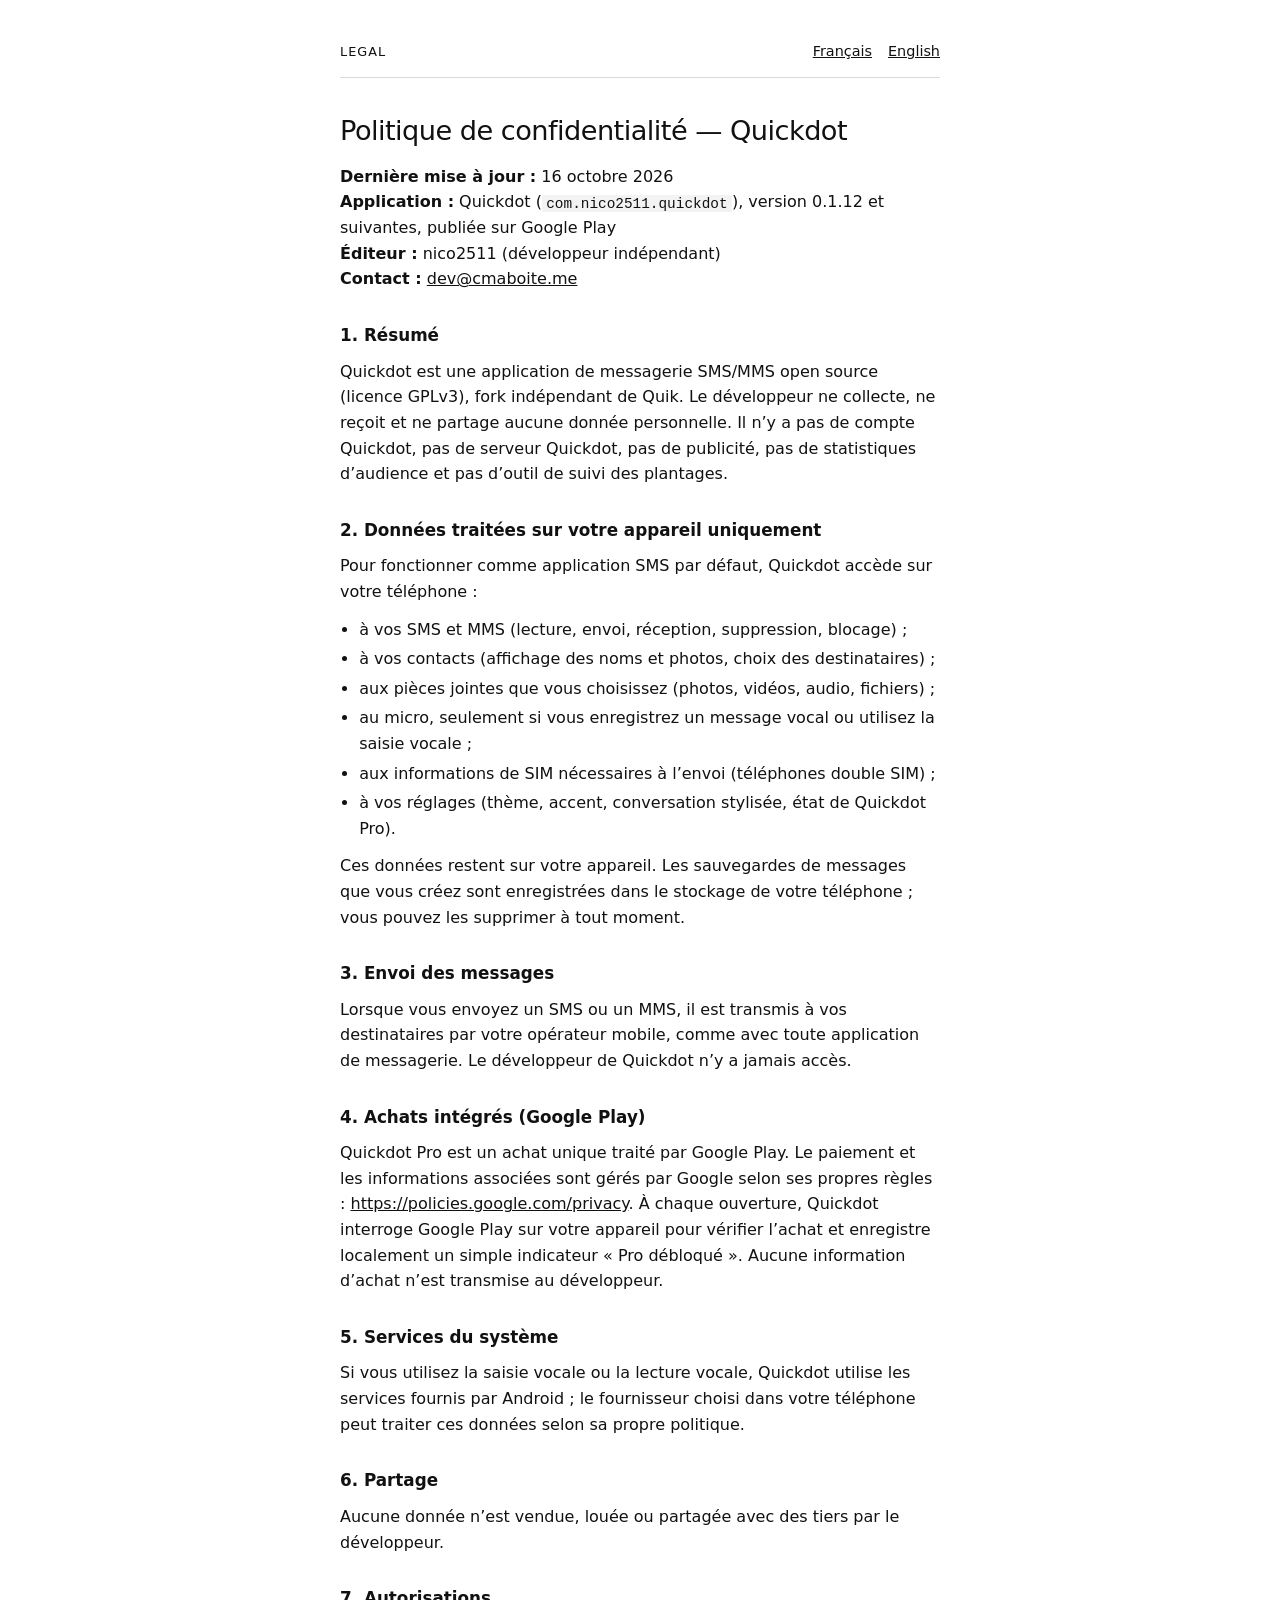
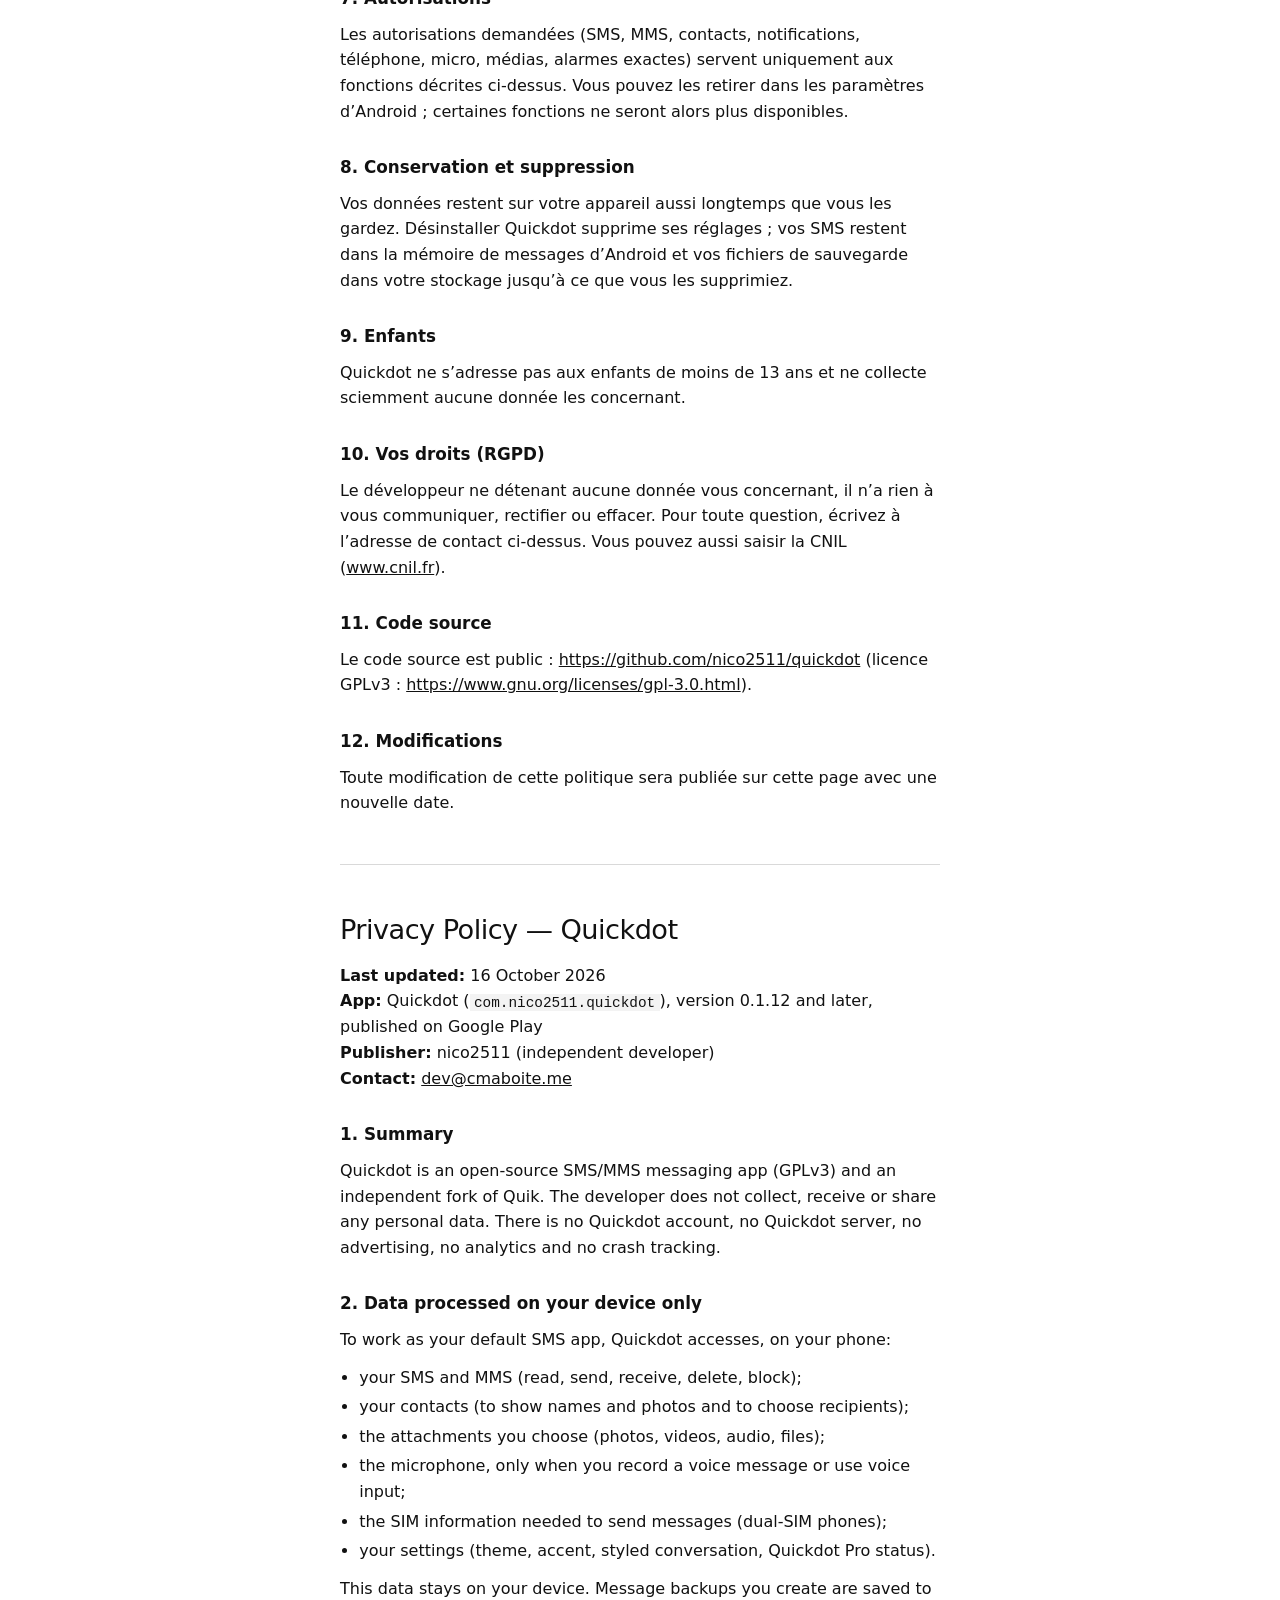
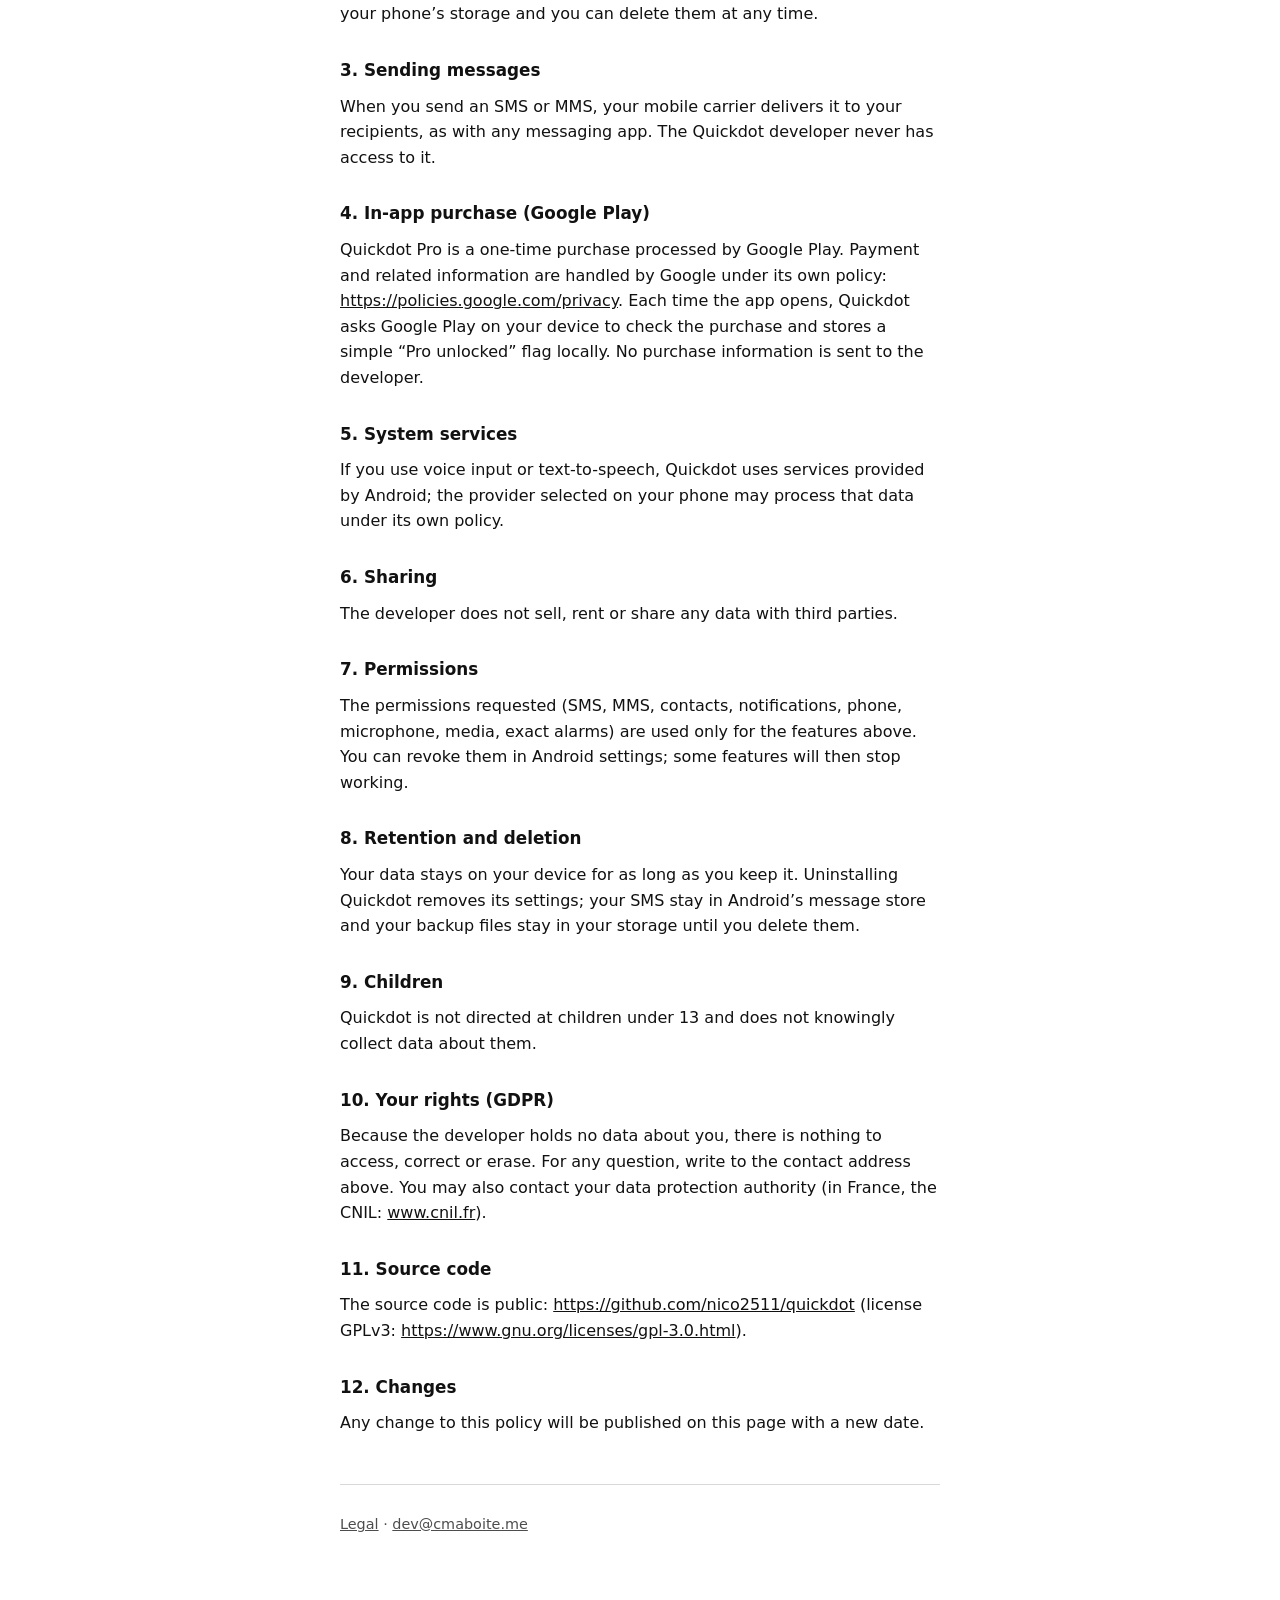
==== quickdot/index.html @ 4043d6e4 "Add static privacy pages for Quickdot and Aura. Host a bilingual Quickdot policy and the published A" ====
<!DOCTYPE html>
<html lang="fr">
<head>
  <meta charset="utf-8">
  <meta name="viewport" content="width=device-width, initial-scale=1">
  <title>Politique de confidentialité — Quickdot</title>
  <meta name="description" content="Politique de confidentialité de Quickdot (com.nico2511.quickdot). Privacy policy, French and English.">
  <link rel="stylesheet" href="../style.css">
</head>
<body>
  <div class="wrap">
    <header class="site">
      <p class="kicker"><a href="../">Legal</a></p>
      <nav class="lang" aria-label="Language">
        <a href="#fr">Français</a>
        <a href="#en">English</a>
      </nav>
    </header>

    <article id="fr" lang="fr">
      <h1>Politique de confidentialité — Quickdot</h1>
      <p>
        <strong>Dernière mise à jour :</strong> 16 octobre 2026<br>
        <strong>Application :</strong> Quickdot (<code>com.nico2511.quickdot</code>), version 0.1.12 et suivantes, publiée sur Google Play<br>
        <strong>Éditeur :</strong> nico2511 (développeur indépendant)<br>
        <strong>Contact :</strong> <a href="mailto:dev@cmaboite.me">dev@cmaboite.me</a>
      </p>

      <h2>1. Résumé</h2>
      <p>Quickdot est une application de messagerie SMS/MMS open source (licence GPLv3), fork indépendant de Quik. Le développeur ne collecte, ne reçoit et ne partage aucune donnée personnelle. Il n’y a pas de compte Quickdot, pas de serveur Quickdot, pas de publicité, pas de statistiques d’audience et pas d’outil de suivi des plantages.</p>

      <h2>2. Données traitées sur votre appareil uniquement</h2>
      <p>Pour fonctionner comme application SMS par défaut, Quickdot accède sur votre téléphone :</p>
      <ul>
        <li>à vos SMS et MMS (lecture, envoi, réception, suppression, blocage) ;</li>
        <li>à vos contacts (affichage des noms et photos, choix des destinataires) ;</li>
        <li>aux pièces jointes que vous choisissez (photos, vidéos, audio, fichiers) ;</li>
        <li>au micro, seulement si vous enregistrez un message vocal ou utilisez la saisie vocale ;</li>
        <li>aux informations de SIM nécessaires à l’envoi (téléphones double SIM) ;</li>
        <li>à vos réglages (thème, accent, conversation stylisée, état de Quickdot Pro).</li>
      </ul>
      <p>Ces données restent sur votre appareil. Les sauvegardes de messages que vous créez sont enregistrées dans le stockage de votre téléphone ; vous pouvez les supprimer à tout moment.</p>

      <h2>3. Envoi des messages</h2>
      <p>Lorsque vous envoyez un SMS ou un MMS, il est transmis à vos destinataires par votre opérateur mobile, comme avec toute application de messagerie. Le développeur de Quickdot n’y a jamais accès.</p>

      <h2>4. Achats intégrés (Google Play)</h2>
      <p>Quickdot Pro est un achat unique traité par Google Play. Le paiement et les informations associées sont gérés par Google selon ses propres règles : <a href="https://policies.google.com/privacy">https://policies.google.com/privacy</a>. À chaque ouverture, Quickdot interroge Google Play sur votre appareil pour vérifier l’achat et enregistre localement un simple indicateur « Pro débloqué ». Aucune information d’achat n’est transmise au développeur.</p>

      <h2>5. Services du système</h2>
      <p>Si vous utilisez la saisie vocale ou la lecture vocale, Quickdot utilise les services fournis par Android ; le fournisseur choisi dans votre téléphone peut traiter ces données selon sa propre politique.</p>

      <h2>6. Partage</h2>
      <p>Aucune donnée n’est vendue, louée ou partagée avec des tiers par le développeur.</p>

      <h2>7. Autorisations</h2>
      <p>Les autorisations demandées (SMS, MMS, contacts, notifications, téléphone, micro, médias, alarmes exactes) servent uniquement aux fonctions décrites ci-dessus. Vous pouvez les retirer dans les paramètres d’Android ; certaines fonctions ne seront alors plus disponibles.</p>

      <h2>8. Conservation et suppression</h2>
      <p>Vos données restent sur votre appareil aussi longtemps que vous les gardez. Désinstaller Quickdot supprime ses réglages ; vos SMS restent dans la mémoire de messages d’Android et vos fichiers de sauvegarde dans votre stockage jusqu’à ce que vous les supprimiez.</p>

      <h2>9. Enfants</h2>
      <p>Quickdot ne s’adresse pas aux enfants de moins de 13 ans et ne collecte sciemment aucune donnée les concernant.</p>

      <h2>10. Vos droits (RGPD)</h2>
      <p>Le développeur ne détenant aucune donnée vous concernant, il n’a rien à vous communiquer, rectifier ou effacer. Pour toute question, écrivez à l’adresse de contact ci-dessus. Vous pouvez aussi saisir la CNIL (<a href="https://www.cnil.fr">www.cnil.fr</a>).</p>

      <h2>11. Code source</h2>
      <p>Le code source est public : <a href="https://github.com/nico2511/quickdot">https://github.com/nico2511/quickdot</a> (licence GPLv3 : <a href="https://www.gnu.org/licenses/gpl-3.0.html">https://www.gnu.org/licenses/gpl-3.0.html</a>).</p>

      <h2>12. Modifications</h2>
      <p>Toute modification de cette politique sera publiée sur cette page avec une nouvelle date.</p>
    </article>

    <hr>

    <article id="en" lang="en">
      <h1>Privacy Policy — Quickdot</h1>
      <p>
        <strong>Last updated:</strong> 16 October 2026<br>
        <strong>App:</strong> Quickdot (<code>com.nico2511.quickdot</code>), version 0.1.12 and later, published on Google Play<br>
        <strong>Publisher:</strong> nico2511 (independent developer)<br>
        <strong>Contact:</strong> <a href="mailto:dev@cmaboite.me">dev@cmaboite.me</a>
      </p>

      <h2>1. Summary</h2>
      <p>Quickdot is an open-source SMS/MMS messaging app (GPLv3) and an independent fork of Quik. The developer does not collect, receive or share any personal data. There is no Quickdot account, no Quickdot server, no advertising, no analytics and no crash tracking.</p>

      <h2>2. Data processed on your device only</h2>
      <p>To work as your default SMS app, Quickdot accesses, on your phone:</p>
      <ul>
        <li>your SMS and MMS (read, send, receive, delete, block);</li>
        <li>your contacts (to show names and photos and to choose recipients);</li>
        <li>the attachments you choose (photos, videos, audio, files);</li>
        <li>the microphone, only when you record a voice message or use voice input;</li>
        <li>the SIM information needed to send messages (dual-SIM phones);</li>
        <li>your settings (theme, accent, styled conversation, Quickdot Pro status).</li>
      </ul>
      <p>This data stays on your device. Message backups you create are saved to your phone’s storage and you can delete them at any time.</p>

      <h2>3. Sending messages</h2>
      <p>When you send an SMS or MMS, your mobile carrier delivers it to your recipients, as with any messaging app. The Quickdot developer never has access to it.</p>

      <h2>4. In-app purchase (Google Play)</h2>
      <p>Quickdot Pro is a one-time purchase processed by Google Play. Payment and related information are handled by Google under its own policy: <a href="https://policies.google.com/privacy">https://policies.google.com/privacy</a>. Each time the app opens, Quickdot asks Google Play on your device to check the purchase and stores a simple “Pro unlocked” flag locally. No purchase information is sent to the developer.</p>

      <h2>5. System services</h2>
      <p>If you use voice input or text-to-speech, Quickdot uses services provided by Android; the provider selected on your phone may process that data under its own policy.</p>

      <h2>6. Sharing</h2>
      <p>The developer does not sell, rent or share any data with third parties.</p>

      <h2>7. Permissions</h2>
      <p>The permissions requested (SMS, MMS, contacts, notifications, phone, microphone, media, exact alarms) are used only for the features above. You can revoke them in Android settings; some features will then stop working.</p>

      <h2>8. Retention and deletion</h2>
      <p>Your data stays on your device for as long as you keep it. Uninstalling Quickdot removes its settings; your SMS stay in Android’s message store and your backup files stay in your storage until you delete them.</p>

      <h2>9. Children</h2>
      <p>Quickdot is not directed at children under 13 and does not knowingly collect data about them.</p>

      <h2>10. Your rights (GDPR)</h2>
      <p>Because the developer holds no data about you, there is nothing to access, correct or erase. For any question, write to the contact address above. You may also contact your data protection authority (in France, the CNIL: <a href="https://www.cnil.fr">www.cnil.fr</a>).</p>

      <h2>11. Source code</h2>
      <p>The source code is public: <a href="https://github.com/nico2511/quickdot">https://github.com/nico2511/quickdot</a> (license GPLv3: <a href="https://www.gnu.org/licenses/gpl-3.0.html">https://www.gnu.org/licenses/gpl-3.0.html</a>).</p>

      <h2>12. Changes</h2>
      <p>Any change to this policy will be published on this page with a new date.</p>
    </article>

    <footer>
      <p><a href="../">Legal</a> · <a href="mailto:dev@cmaboite.me">dev@cmaboite.me</a></p>
    </footer>
  </div>
</body>
</html>
---- style.css ----
/* Static legal pages. System fonts only. No scripts, no external assets. */

:root {
  color-scheme: light dark;
  --bg: #fff;
  --fg: #111;
  --muted: #4d4d4d;
  --line: #d9d9d9;
  --code: #f3f3f3;
}

@media (prefers-color-scheme: dark) {
  :root {
    --bg: #111;
    --fg: #f3f3f3;
    --muted: #b3b3b3;
    --line: #2e2e2e;
    --code: #1c1c1c;
  }
}

* {
  box-sizing: border-box;
}

html {
  font-size: 100%;
}

body {
  margin: 0;
  background: var(--bg);
  color: var(--fg);
  font-family: ui-sans-serif, system-ui, -apple-system, "Segoe UI", Helvetica, Arial, sans-serif;
  line-height: 1.6;
  text-rendering: optimizeLegibility;
}

.wrap {
  max-width: 40rem;
  margin: 0 auto;
  padding: 2.5rem 1.25rem 4rem;
}

a {
  color: inherit;
}

a:focus-visible {
  outline: 2px solid var(--fg);
  outline-offset: 2px;
}

.site {
  display: flex;
  justify-content: space-between;
  align-items: baseline;
  gap: 1rem;
  margin-bottom: 2.25rem;
  padding-bottom: 0.85rem;
  border-bottom: 1px solid var(--line);
}

.kicker {
  margin: 0;
  font-size: 0.8rem;
  letter-spacing: 0.08em;
  text-transform: uppercase;
}

.kicker a {
  text-decoration: none;
}

.kicker a:hover {
  text-decoration: underline;
}

.lang {
  display: flex;
  gap: 1rem;
  font-size: 0.9rem;
}

h1 {
  margin: 0 0 1rem;
  font-size: 1.7rem;
  font-weight: 500;
  letter-spacing: -0.02em;
  line-height: 1.25;
}

h2 {
  margin: 2rem 0 0.6rem;
  font-size: 1.05rem;
  font-weight: 600;
  line-height: 1.35;
}

p,
ul,
table {
  margin: 0.75rem 0;
}

ul {
  padding-left: 1.2rem;
}

li + li {
  margin-top: 0.25rem;
}

.lead {
  color: var(--muted);
  max-width: 36rem;
}

code {
  font-family: ui-monospace, "SFMono-Regular", Menlo, Consolas, monospace;
  font-size: 0.9em;
  background: var(--code);
  padding: 0.05em 0.3em;
}

.table-scroll {
  overflow-x: auto;
  margin: 1rem 0;
}

table {
  width: 100%;
  border-collapse: collapse;
  font-size: 0.92rem;
}

th,
td {
  border-bottom: 1px solid var(--line);
  text-align: left;
  vertical-align: top;
  padding: 0.55rem 0.75rem 0.55rem 0;
}

th {
  font-size: 0.78rem;
  letter-spacing: 0.04em;
  text-transform: uppercase;
  font-weight: 600;
}

hr {
  border: 0;
  border-top: 1px solid var(--line);
  margin: 3rem 0;
}

.apps {
  list-style: none;
  padding: 0;
  margin: 2rem 0 0;
}

.apps li {
  border-top: 1px solid var(--line);
}

.apps a {
  display: block;
  padding: 1.05rem 0;
  text-decoration: none;
}

.apps a:hover strong,
.apps a:focus-visible strong {
  text-decoration: underline;
}

.apps strong {
  display: block;
  font-size: 1.15rem;
  font-weight: 600;
}

.pkg,
.desc {
  display: block;
}

.pkg {
  margin-top: 0.15rem;
  font-family: ui-monospace, "SFMono-Regular", Menlo, Consolas, monospace;
  font-size: 0.82rem;
  color: var(--muted);
}

.desc {
  margin-top: 0.2rem;
  color: var(--muted);
}

footer {
  margin-top: 3rem;
  padding-top: 1rem;
  border-top: 1px solid var(--line);
  color: var(--muted);
  font-size: 0.9rem;
}
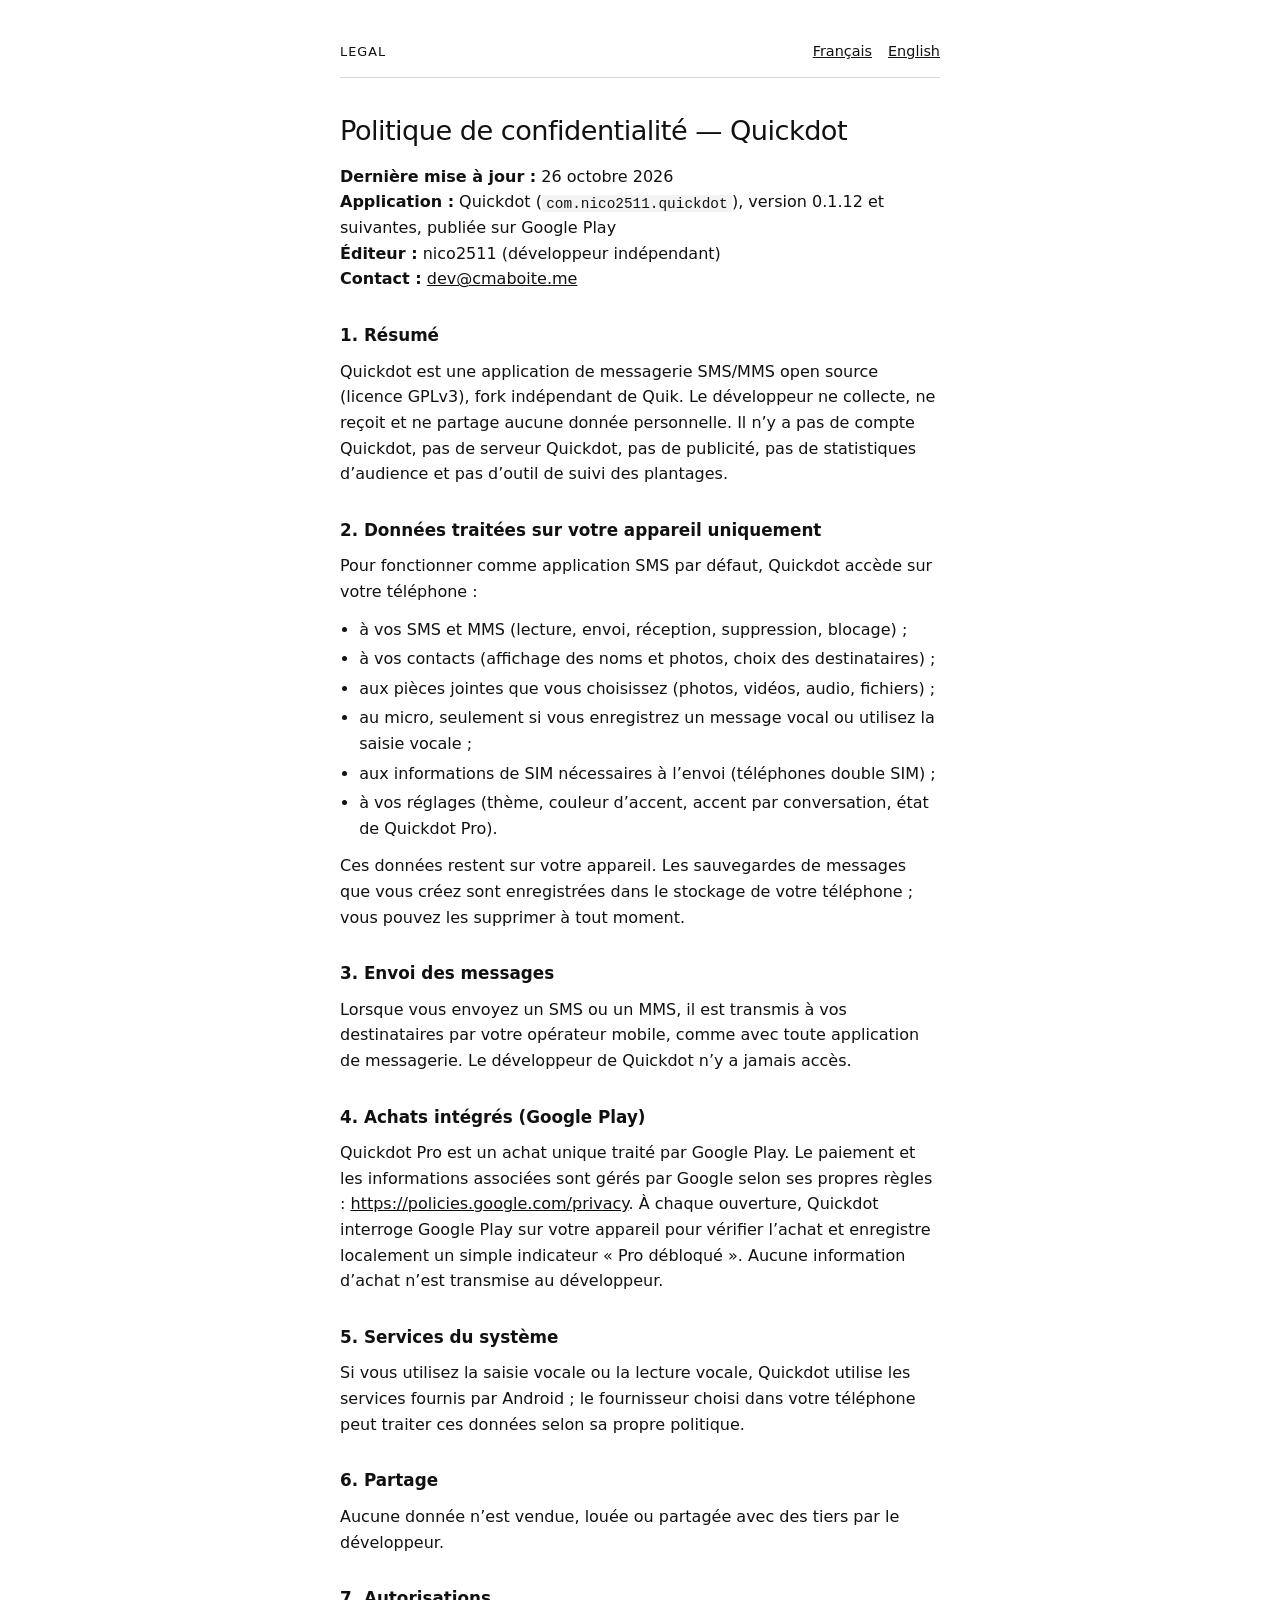
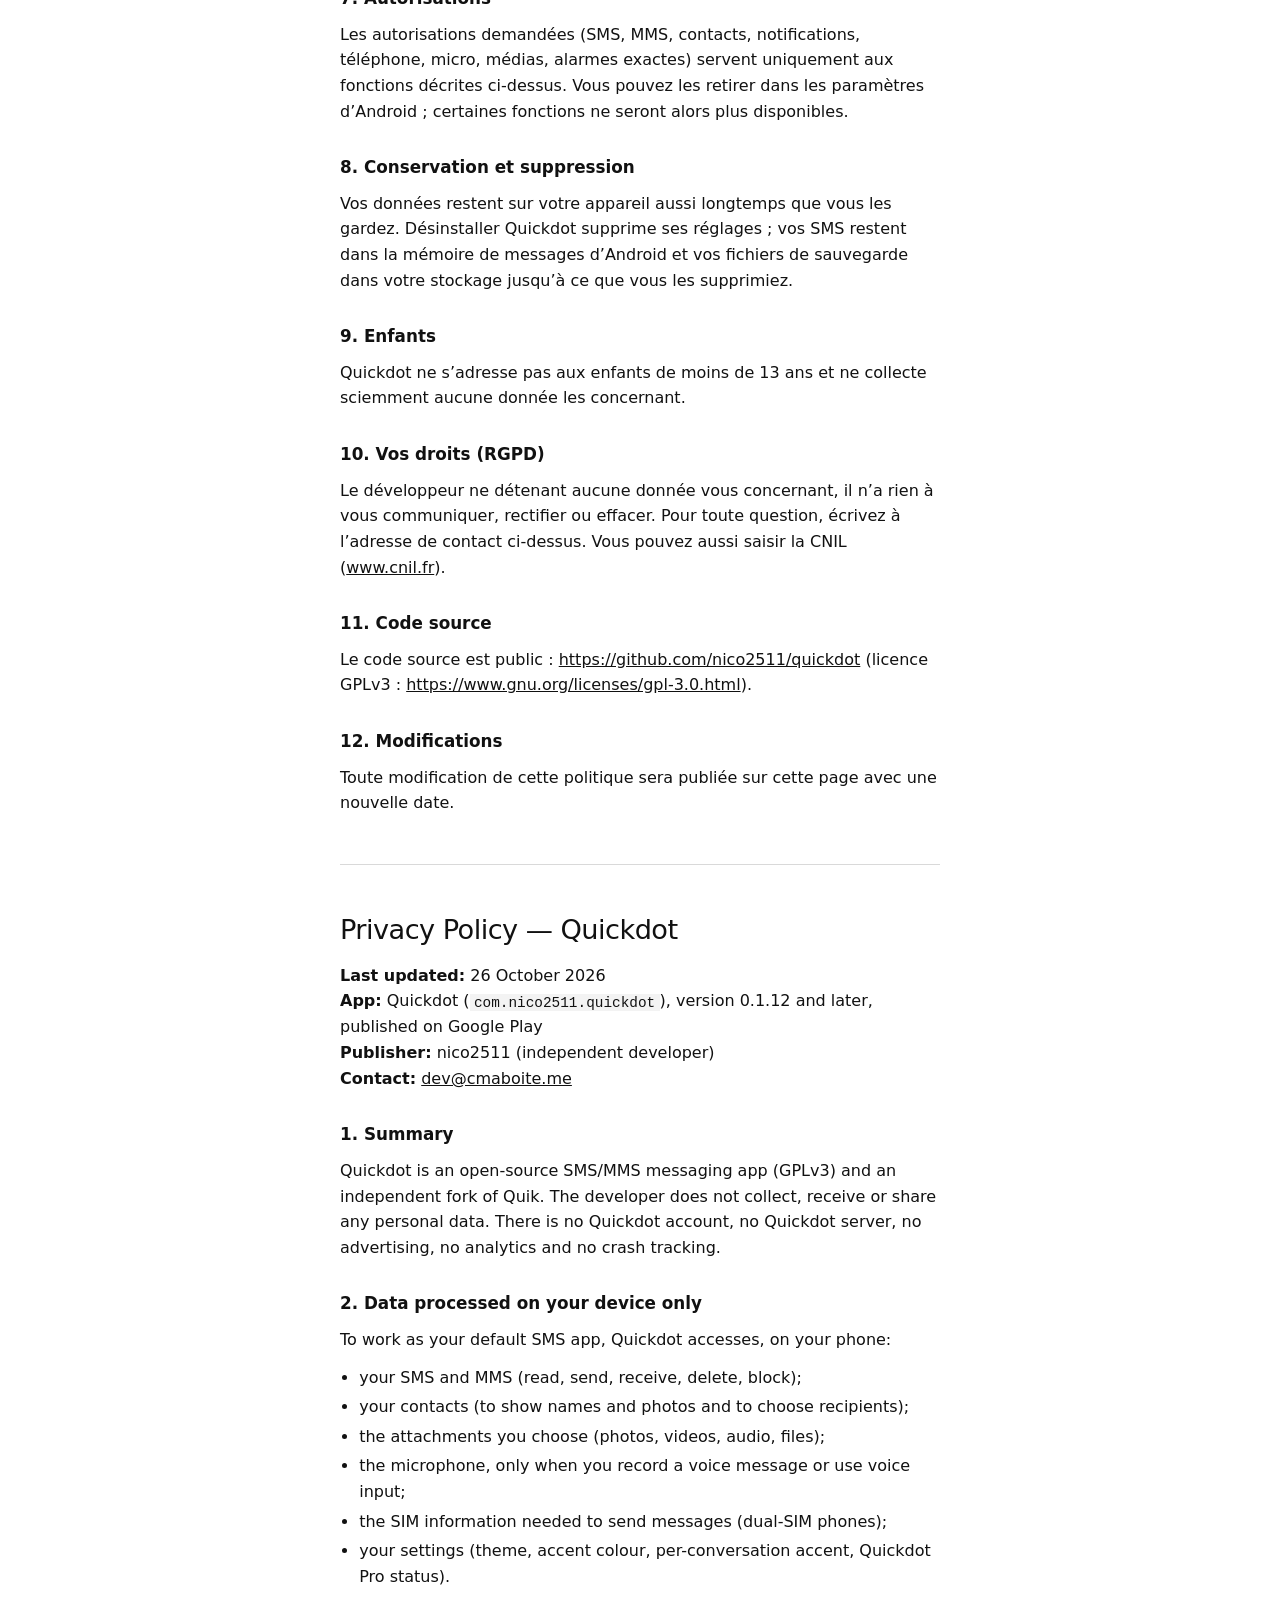
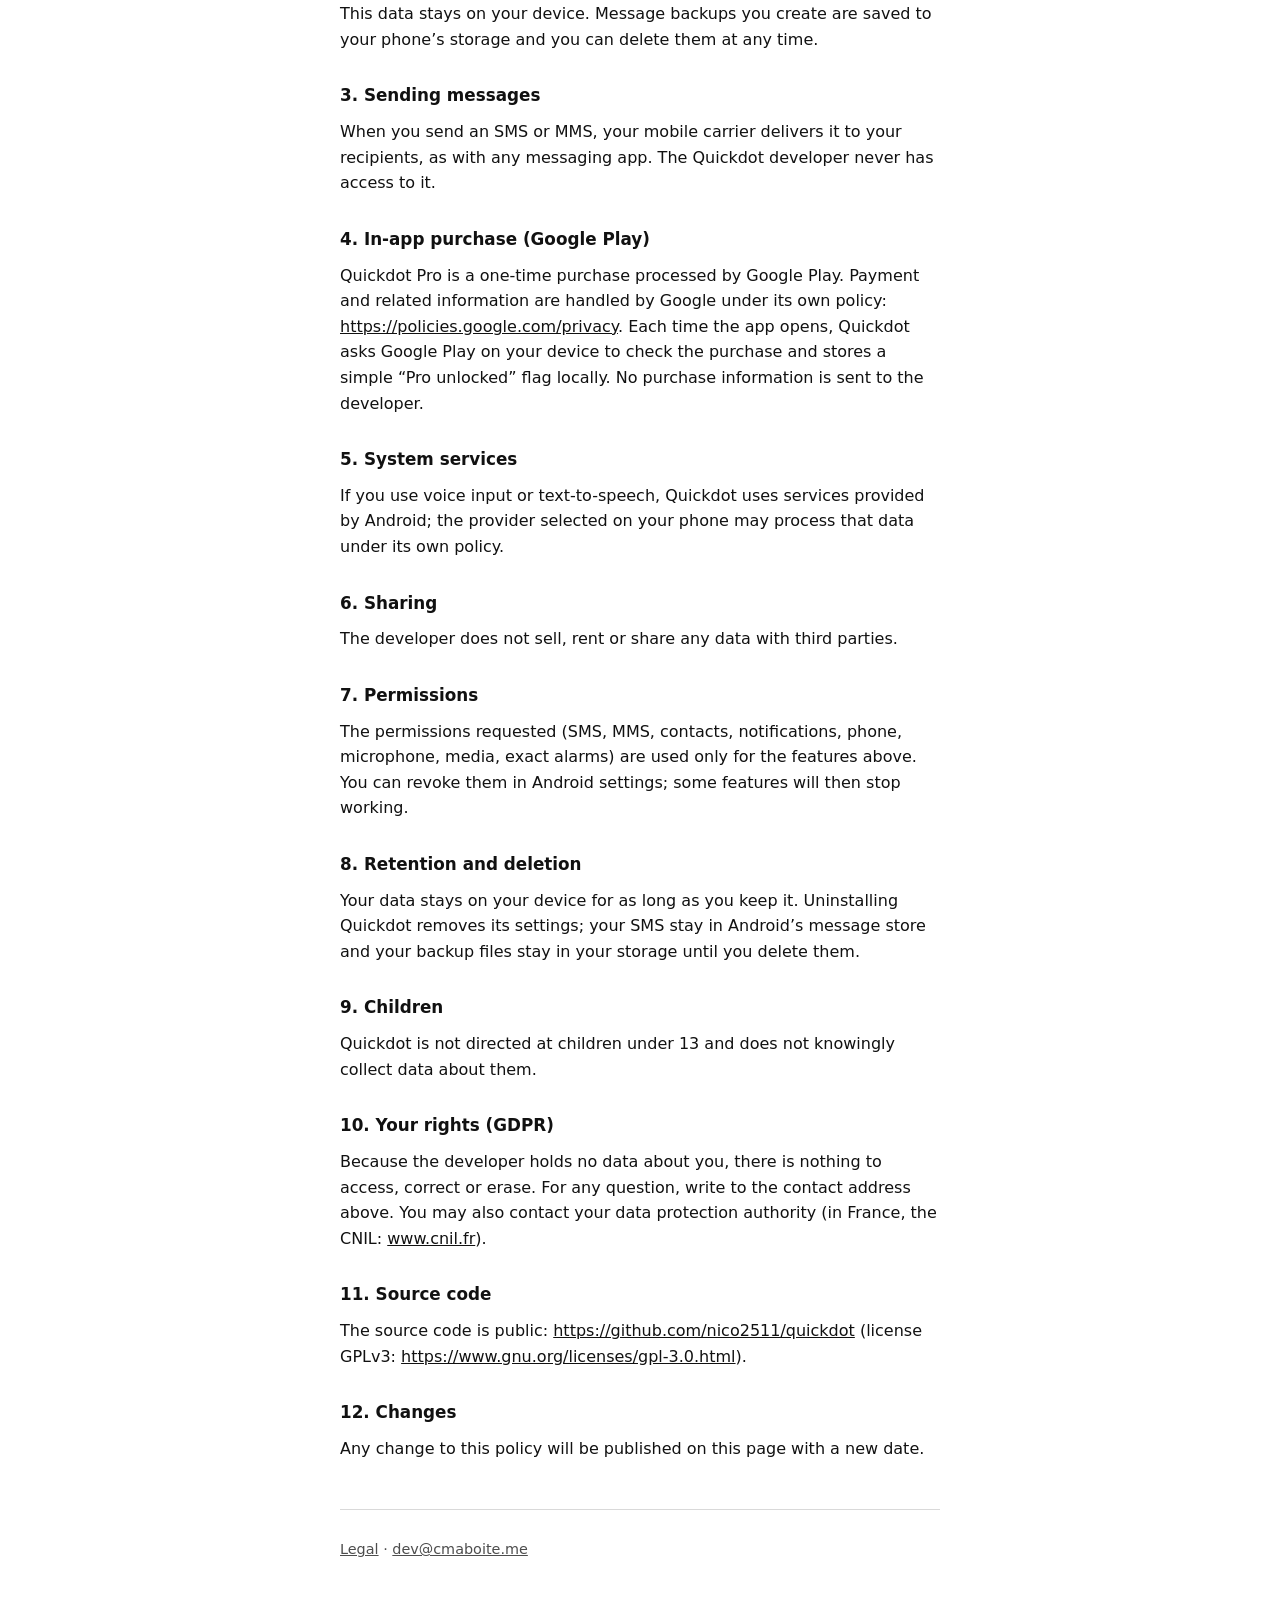
==== commit 07c86ecd: "Quickdot : politique de confidentialité alignée sur l'app (accent par conversation)" ====
--- a/quickdot/index.html
+++ b/quickdot/index.html
@@ -20,7 +20,7 @@
     <article id="fr" lang="fr">
       <h1>Politique de confidentialité — Quickdot</h1>
       <p>
-        <strong>Dernière mise à jour :</strong> 16 octobre 2026<br>
+        <strong>Dernière mise à jour :</strong> 26 octobre 2026<br>
         <strong>Application :</strong> Quickdot (<code>com.nico2511.quickdot</code>), version 0.1.12 et suivantes, publiée sur Google Play<br>
         <strong>Éditeur :</strong> nico2511 (développeur indépendant)<br>
         <strong>Contact :</strong> <a href="mailto:dev@cmaboite.me">dev@cmaboite.me</a>
@@ -37,7 +37,7 @@
         <li>aux pièces jointes que vous choisissez (photos, vidéos, audio, fichiers) ;</li>
         <li>au micro, seulement si vous enregistrez un message vocal ou utilisez la saisie vocale ;</li>
         <li>aux informations de SIM nécessaires à l’envoi (téléphones double SIM) ;</li>
-        <li>à vos réglages (thème, accent, conversation stylisée, état de Quickdot Pro).</li>
+        <li>à vos réglages (thème, couleur d’accent, accent par conversation, état de Quickdot Pro).</li>
       </ul>
       <p>Ces données restent sur votre appareil. Les sauvegardes de messages que vous créez sont enregistrées dans le stockage de votre téléphone ; vous pouvez les supprimer à tout moment.</p>
 
@@ -77,7 +77,7 @@
     <article id="en" lang="en">
       <h1>Privacy Policy — Quickdot</h1>
       <p>
-        <strong>Last updated:</strong> 16 October 2026<br>
+        <strong>Last updated:</strong> 26 October 2026<br>
         <strong>App:</strong> Quickdot (<code>com.nico2511.quickdot</code>), version 0.1.12 and later, published on Google Play<br>
         <strong>Publisher:</strong> nico2511 (independent developer)<br>
         <strong>Contact:</strong> <a href="mailto:dev@cmaboite.me">dev@cmaboite.me</a>
@@ -94,7 +94,7 @@
         <li>the attachments you choose (photos, videos, audio, files);</li>
         <li>the microphone, only when you record a voice message or use voice input;</li>
         <li>the SIM information needed to send messages (dual-SIM phones);</li>
-        <li>your settings (theme, accent, styled conversation, Quickdot Pro status).</li>
+        <li>your settings (theme, accent colour, per-conversation accent, Quickdot Pro status).</li>
       </ul>
       <p>This data stays on your device. Message backups you create are saved to your phone’s storage and you can delete them at any time.</p>
 
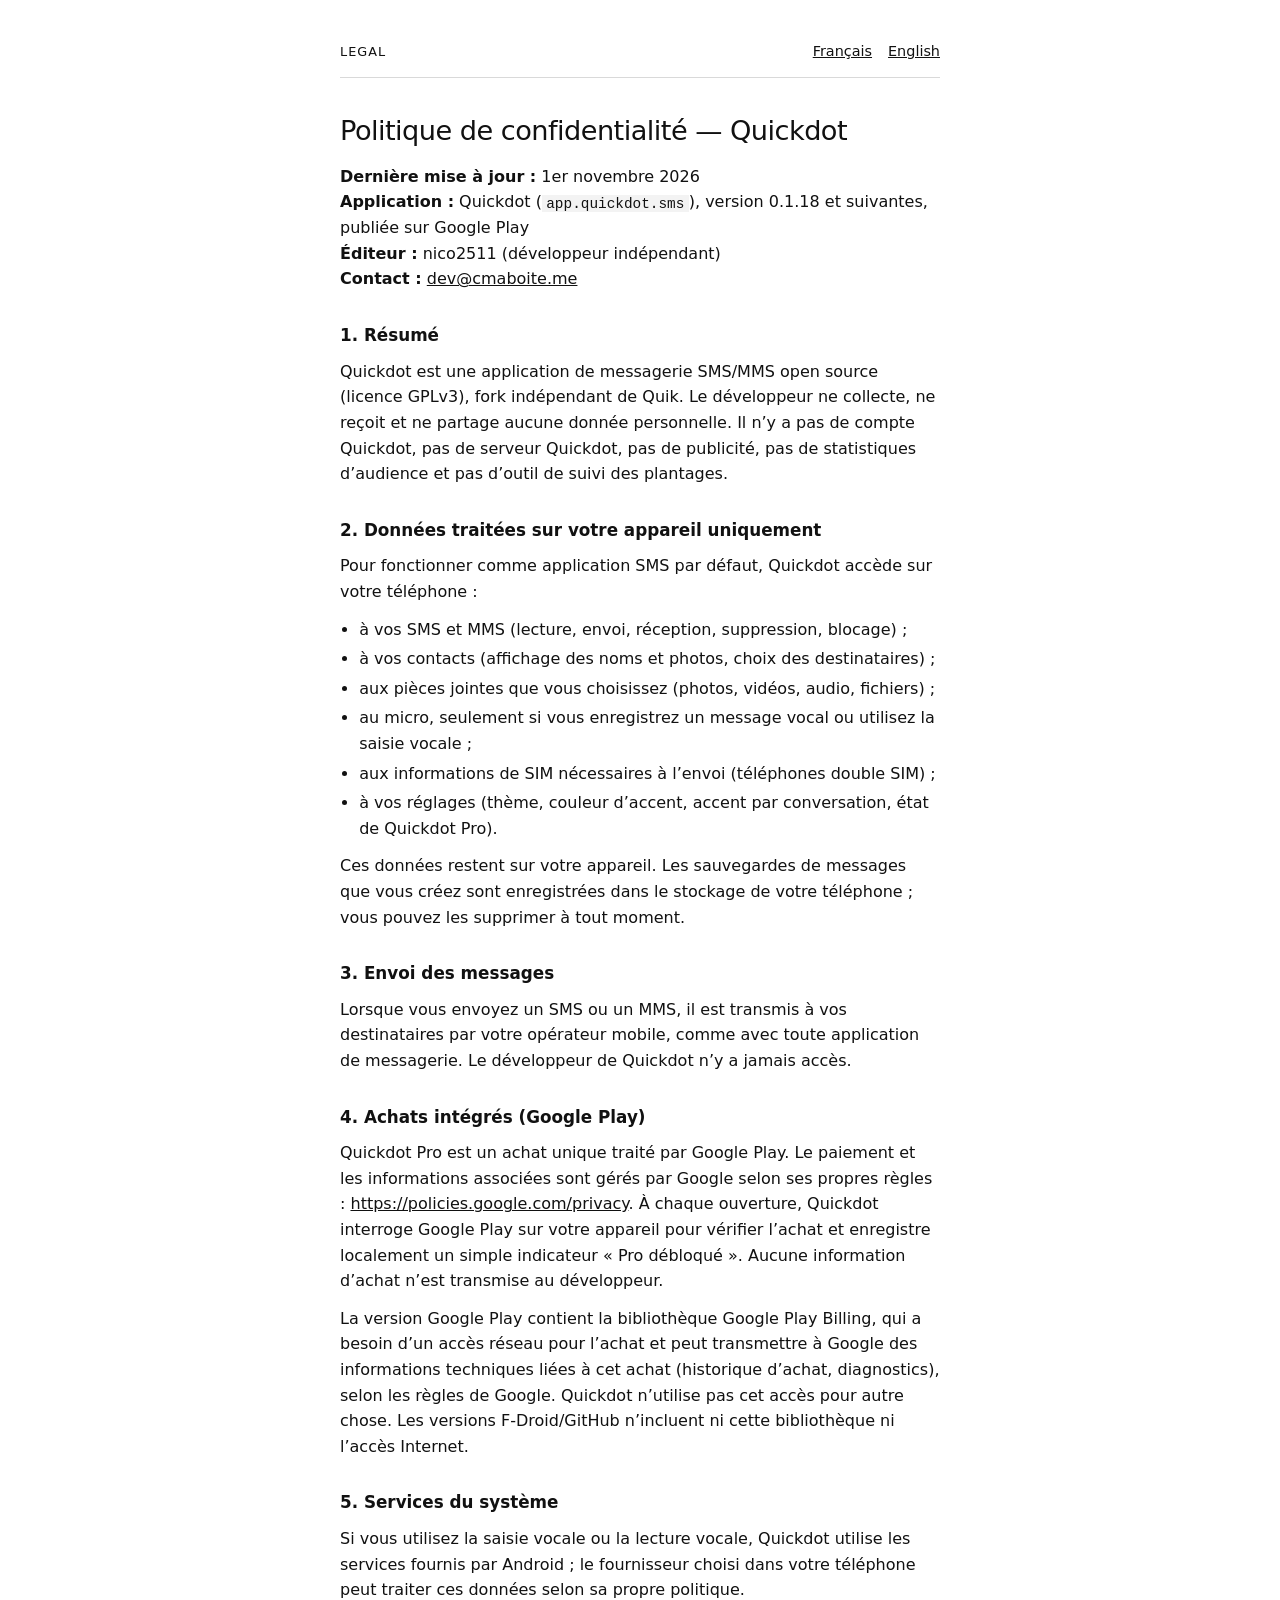
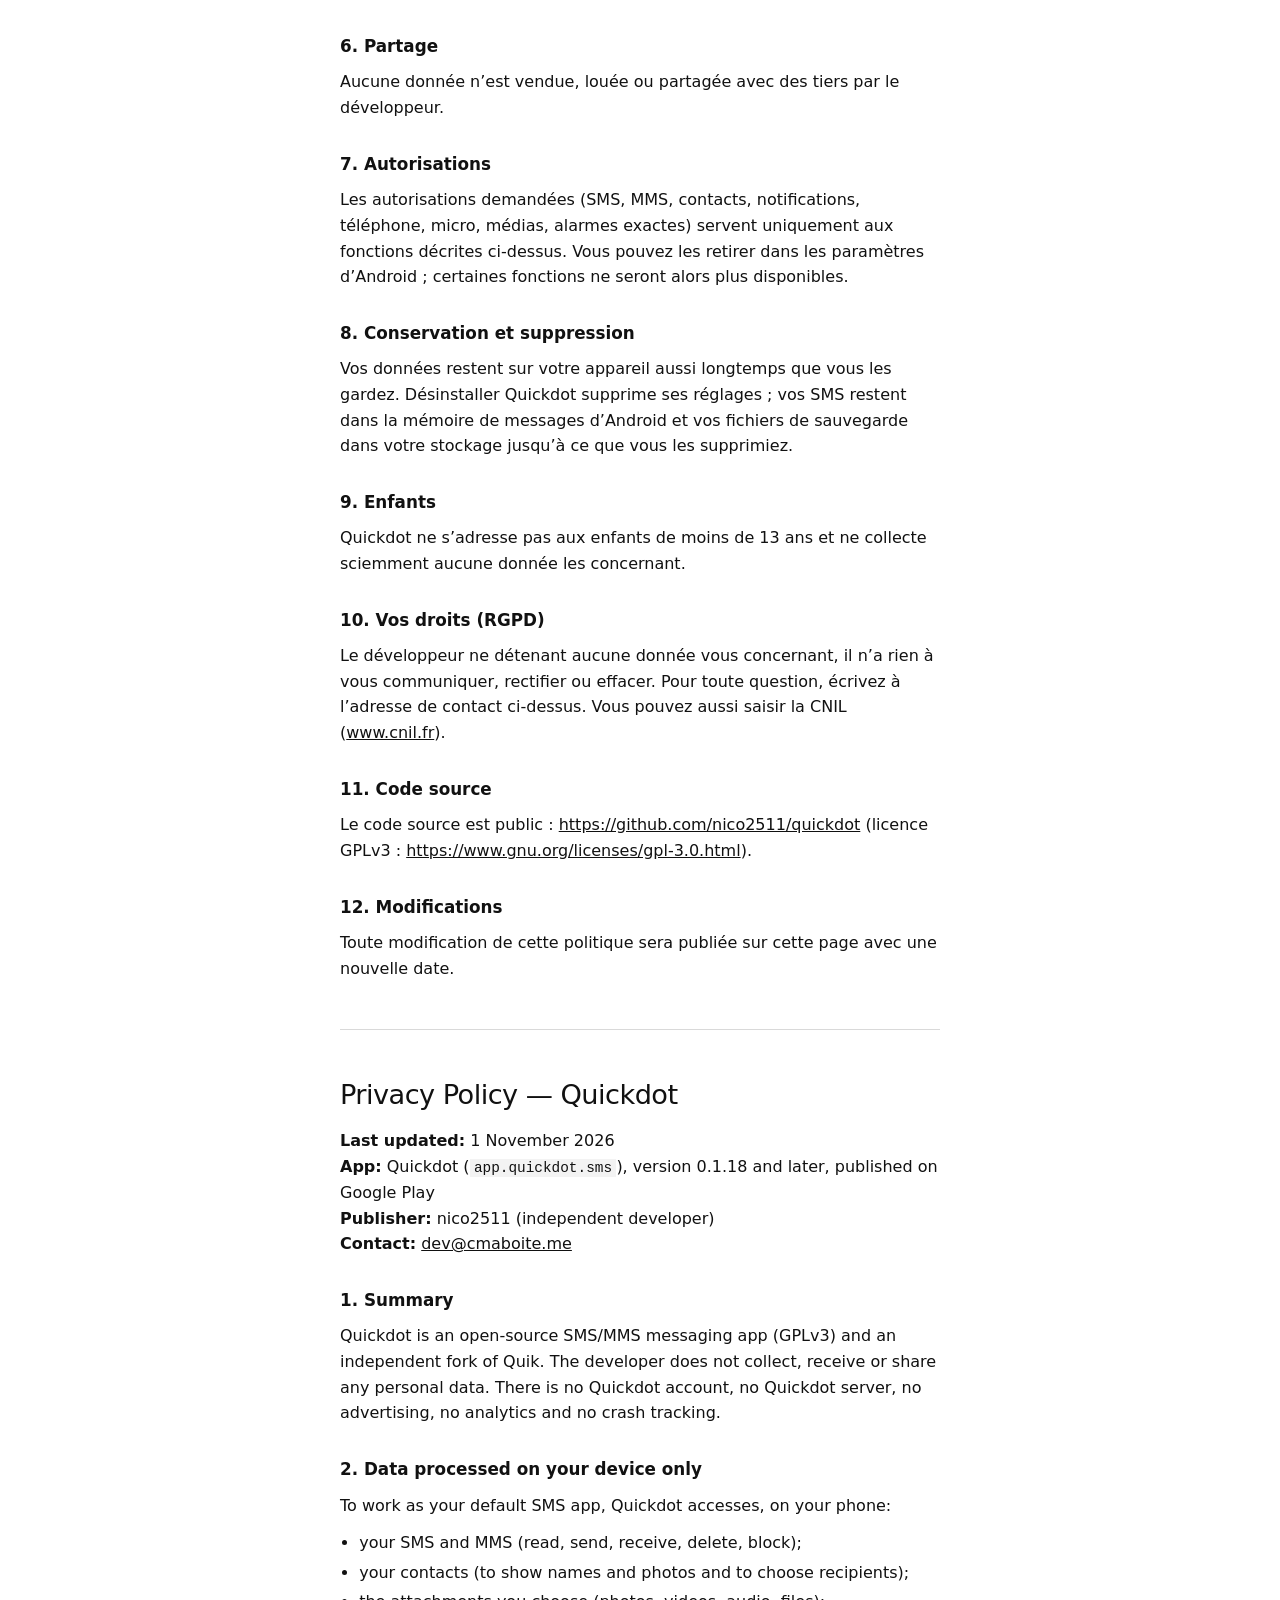
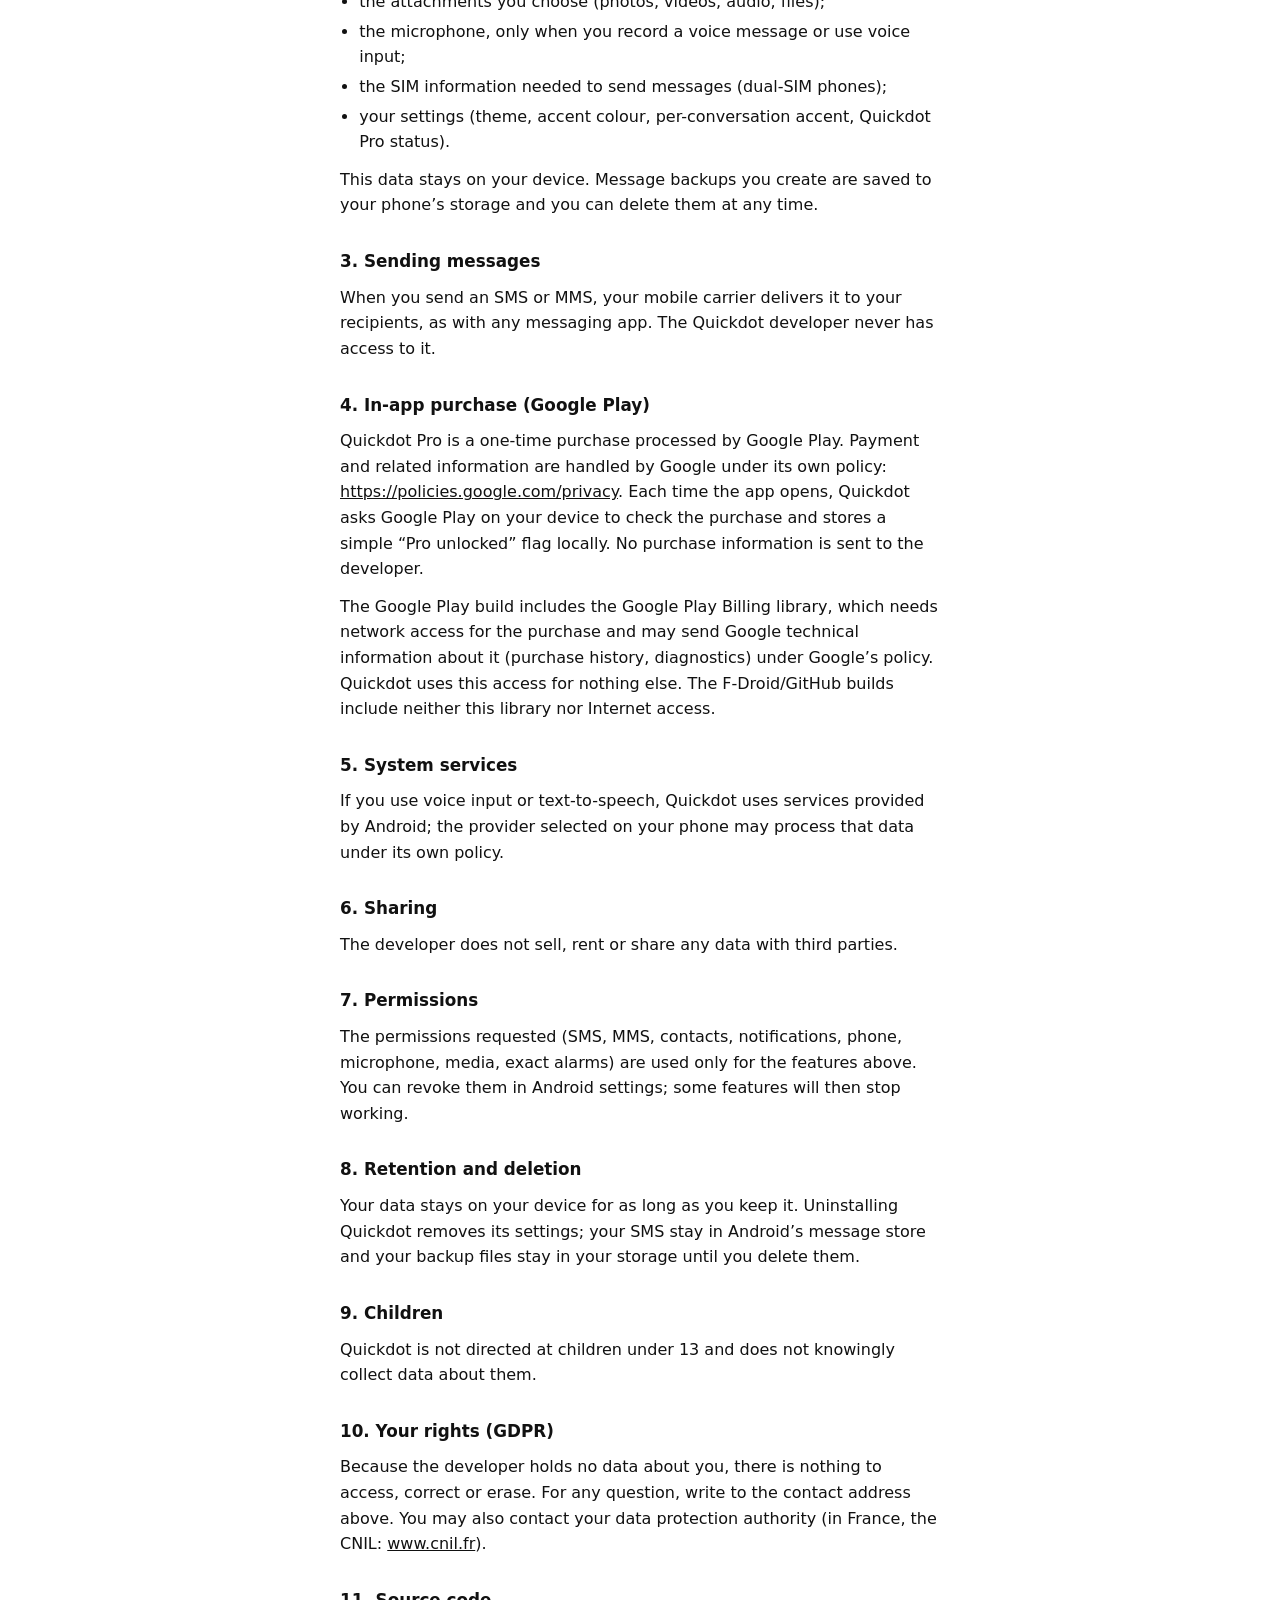
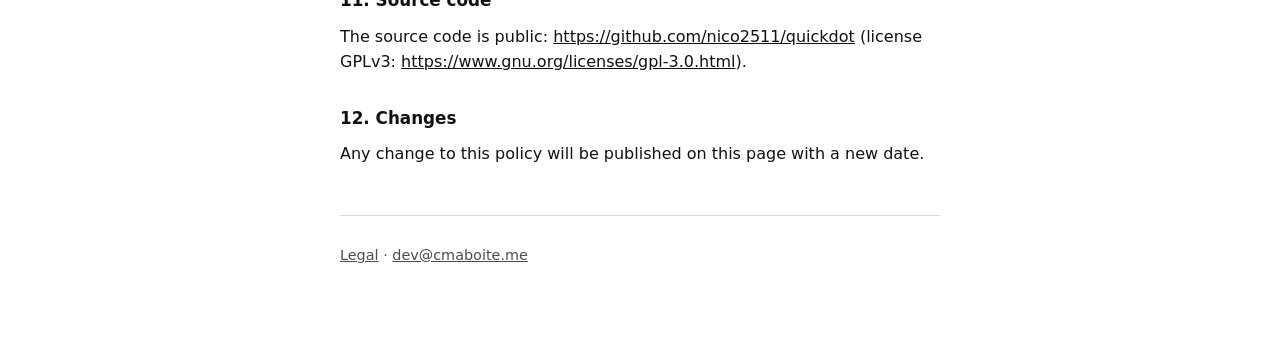
==== commit d5dd297e: "Quickdot : nouveau package app.quickdot.sms (0.1.18+), mention Google Play Billing, mise à jour 1er " ====
--- a/quickdot/index.html
+++ b/quickdot/index.html
@@ -4,7 +4,7 @@
   <meta charset="utf-8">
   <meta name="viewport" content="width=device-width, initial-scale=1">
   <title>Politique de confidentialité — Quickdot</title>
-  <meta name="description" content="Politique de confidentialité de Quickdot (com.nico2511.quickdot). Privacy policy, French and English.">
+  <meta name="description" content="Politique de confidentialité de Quickdot (app.quickdot.sms). Privacy policy, French and English.">
   <link rel="stylesheet" href="../style.css">
 </head>
 <body>
@@ -20,8 +20,8 @@
     <article id="fr" lang="fr">
       <h1>Politique de confidentialité — Quickdot</h1>
       <p>
-        <strong>Dernière mise à jour :</strong> 26 octobre 2026<br>
-        <strong>Application :</strong> Quickdot (<code>com.nico2511.quickdot</code>), version 0.1.12 et suivantes, publiée sur Google Play<br>
+        <strong>Dernière mise à jour :</strong> 1er novembre 2026<br>
+        <strong>Application :</strong> Quickdot (<code>app.quickdot.sms</code>), version 0.1.18 et suivantes, publiée sur Google Play<br>
         <strong>Éditeur :</strong> nico2511 (développeur indépendant)<br>
         <strong>Contact :</strong> <a href="mailto:dev@cmaboite.me">dev@cmaboite.me</a>
       </p>
@@ -46,6 +46,7 @@
 
       <h2>4. Achats intégrés (Google Play)</h2>
       <p>Quickdot Pro est un achat unique traité par Google Play. Le paiement et les informations associées sont gérés par Google selon ses propres règles : <a href="https://policies.google.com/privacy">https://policies.google.com/privacy</a>. À chaque ouverture, Quickdot interroge Google Play sur votre appareil pour vérifier l’achat et enregistre localement un simple indicateur « Pro débloqué ». Aucune information d’achat n’est transmise au développeur.</p>
+      <p>La version Google Play contient la bibliothèque Google Play Billing, qui a besoin d’un accès réseau pour l’achat et peut transmettre à Google des informations techniques liées à cet achat (historique d’achat, diagnostics), selon les règles de Google. Quickdot n’utilise pas cet accès pour autre chose. Les versions F-Droid/GitHub n’incluent ni cette bibliothèque ni l’accès Internet.</p>
 
       <h2>5. Services du système</h2>
       <p>Si vous utilisez la saisie vocale ou la lecture vocale, Quickdot utilise les services fournis par Android ; le fournisseur choisi dans votre téléphone peut traiter ces données selon sa propre politique.</p>
@@ -77,8 +78,8 @@
     <article id="en" lang="en">
       <h1>Privacy Policy — Quickdot</h1>
       <p>
-        <strong>Last updated:</strong> 26 October 2026<br>
-        <strong>App:</strong> Quickdot (<code>com.nico2511.quickdot</code>), version 0.1.12 and later, published on Google Play<br>
+        <strong>Last updated:</strong> 1 November 2026<br>
+        <strong>App:</strong> Quickdot (<code>app.quickdot.sms</code>), version 0.1.18 and later, published on Google Play<br>
         <strong>Publisher:</strong> nico2511 (independent developer)<br>
         <strong>Contact:</strong> <a href="mailto:dev@cmaboite.me">dev@cmaboite.me</a>
       </p>
@@ -103,6 +104,7 @@
 
       <h2>4. In-app purchase (Google Play)</h2>
       <p>Quickdot Pro is a one-time purchase processed by Google Play. Payment and related information are handled by Google under its own policy: <a href="https://policies.google.com/privacy">https://policies.google.com/privacy</a>. Each time the app opens, Quickdot asks Google Play on your device to check the purchase and stores a simple “Pro unlocked” flag locally. No purchase information is sent to the developer.</p>
+      <p>The Google Play build includes the Google Play Billing library, which needs network access for the purchase and may send Google technical information about it (purchase history, diagnostics) under Google’s policy. Quickdot uses this access for nothing else. The F-Droid/GitHub builds include neither this library nor Internet access.</p>
 
       <h2>5. System services</h2>
       <p>If you use voice input or text-to-speech, Quickdot uses services provided by Android; the provider selected on your phone may process that data under its own policy.</p>
